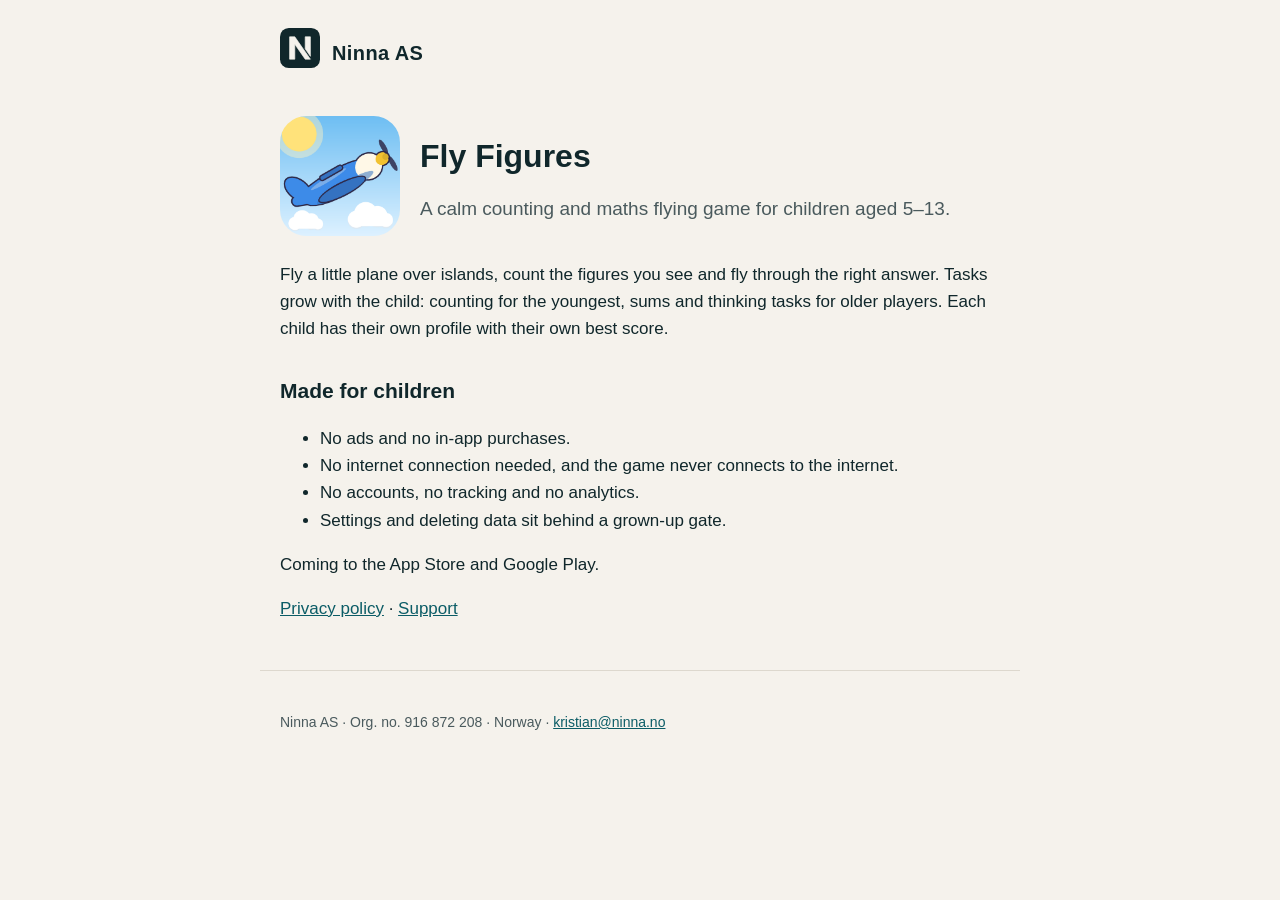
==== fly-figures/index.html @ 147a1bd4 "ninna-web: nettside for Ninna AS med Fly Figures, personvern og support Co-Authored-By: Claude Opus " ====
<!doctype html><html lang="en"><head><meta charset="utf-8"><meta name="viewport" content="width=device-width,initial-scale=1"><link rel="icon" href="/favicon.ico"><link rel="apple-touch-icon" href="/apple-touch-icon.png"><link rel="stylesheet" href="/style.css"><title>Fly Figures</title><meta name="description" content="Fly Figures: a calm counting and maths flying game for children aged 5–13. No ads, no tracking, works offline."></head><body>
<header><a href="/"><img src="/img/ninna-ikon.svg" alt=""></a><a href="/">Ninna AS</a></header>
<main>
<div class="app-topp"><img src="/img/fly-figures-384.png" alt="Fly Figures app icon"><div><h1>Fly Figures</h1><p class="lede">A calm counting and maths flying game for children aged 5–13.</p></div></div>
<p>Fly a little plane over islands, count the figures you see and fly through the right answer. Tasks grow with the child: counting for the youngest, sums and thinking tasks for older players. Each child has their own profile with their own best score.</p>
<h2>Made for children</h2>
<ul>
<li>No ads and no in-app purchases.</li>
<li>No internet connection needed, and the game never connects to the internet.</li>
<li>No accounts, no tracking and no analytics.</li>
<li>Settings and deleting data sit behind a grown-up gate.</li>
</ul>
<p>Coming to the App Store and Google Play.</p>
<p><a href="/fly-figures/privacy/">Privacy policy</a> · <a href="/fly-figures/support/">Support</a></p>
</main>
<footer>Ninna AS · Org. no. 916 872 208 · Norway · <a href="mailto:kristian@ninna.no">kristian@ninna.no</a></footer>
</body></html>
---- style.css ----
:root{--blekk:#10272B;--papir:#F5F2EC;--bg:#F5F2EC;--fg:#10272B;--muted:#4a5a5d;--kort:#ffffff;--linje:#ddd8ce;--lenke:#0b5c66}
@media (prefers-color-scheme:dark){:root{--bg:#0d1f22;--fg:#F5F2EC;--muted:#b9c2c3;--kort:#132c30;--linje:#24474c;--lenke:#8fd3dc}}
*{box-sizing:border-box}
body{margin:0;background:var(--bg);color:var(--fg);font:17px/1.6 -apple-system,BlinkMacSystemFont,"Segoe UI",Roboto,Helvetica,Arial,sans-serif}
main,header,footer{max-width:760px;margin:0 auto;padding:0 20px}
header{display:flex;align-items:center;gap:12px;padding-top:28px;padding-bottom:8px}
header img{width:40px;height:40px}
header a{color:var(--fg);text-decoration:none;font-weight:700;font-size:20px;letter-spacing:.02em}
h1{font-size:32px;line-height:1.2;margin:28px 0 8px}
h2{font-size:21px;margin:32px 0 6px}
p,li{color:var(--fg)}
.lede{font-size:19px;color:var(--muted)}
a{color:var(--lenke)}
.kort{background:var(--kort);border:1px solid var(--linje);border-radius:16px;padding:20px;margin:24px 0;display:flex;gap:20px;align-items:center}
.kort img{width:96px;height:96px;border-radius:22%;flex:none}
.kort h2{margin-top:0}
nav.under a{margin-right:18px}
footer{color:var(--muted);font-size:14px;padding-top:40px;padding-bottom:40px;border-top:1px solid var(--linje);margin-top:48px}
.app-topp{display:flex;gap:20px;align-items:center;margin-top:24px}
.app-topp img{width:120px;height:120px;border-radius:22%}
@media (max-width:520px){.kort,.app-topp{flex-direction:column;align-items:flex-start}h1{font-size:27px}}
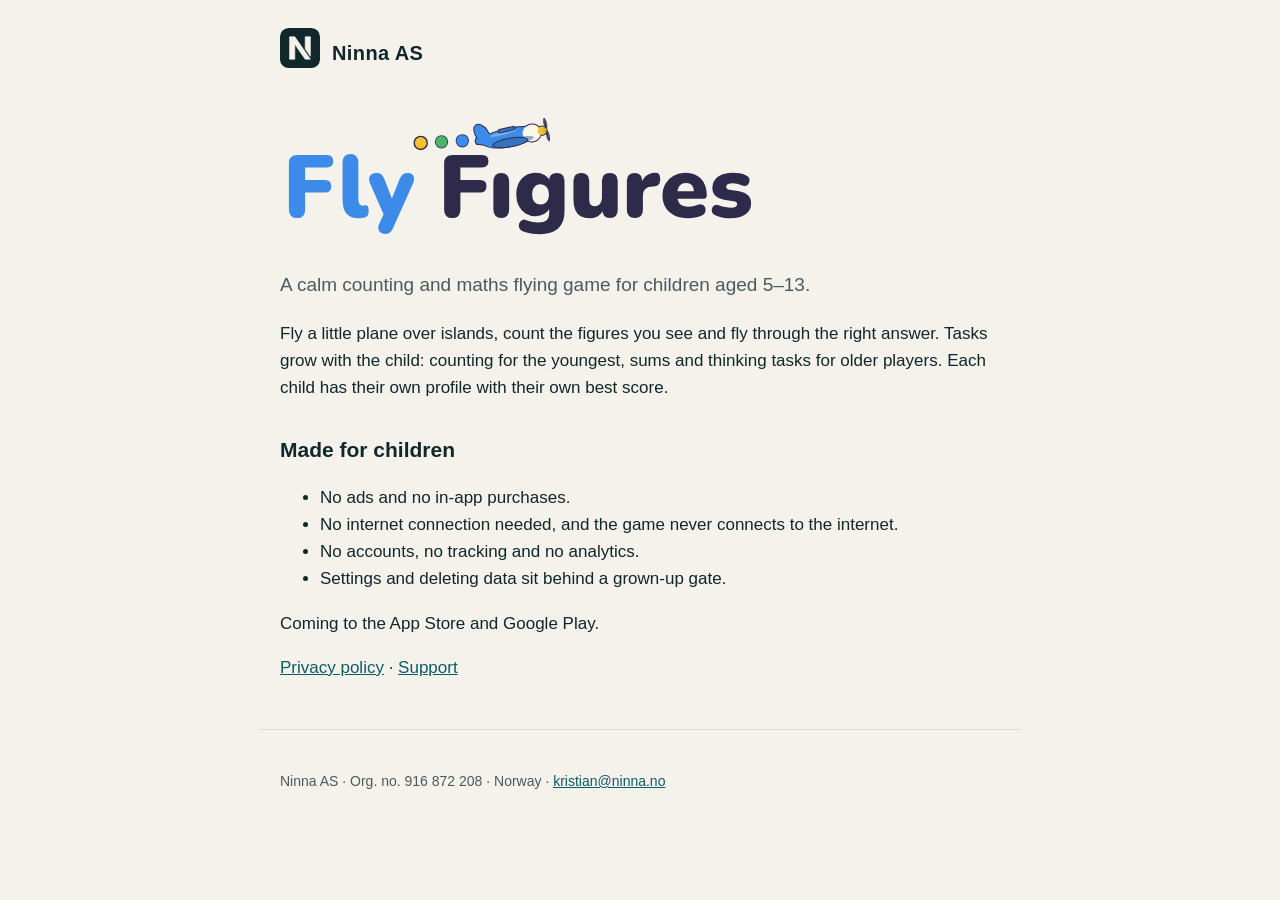
==== commit 64ca2bf6: "ninna-web: ny Fly Figures-logo på spillsiden (lys/mørk) Co-Authored-By: Claude Opus 5.5 <noreply@ant" ====
--- a/fly-figures/index.html
+++ b/fly-figures/index.html
@@ -1,7 +1,9 @@
 <!doctype html><html lang="en"><head><meta charset="utf-8"><meta name="viewport" content="width=device-width,initial-scale=1"><link rel="icon" href="/favicon.ico"><link rel="apple-touch-icon" href="/apple-touch-icon.png"><link rel="stylesheet" href="/style.css"><title>Fly Figures</title><meta name="description" content="Fly Figures: a calm counting and maths flying game for children aged 5–13. No ads, no tracking, works offline."></head><body>
 <header><a href="/"><img src="/img/ninna-ikon.svg" alt=""></a><a href="/">Ninna AS</a></header>
 <main>
-<div class="app-topp"><img src="/img/fly-figures-384.png" alt="Fly Figures app icon"><div><h1>Fly Figures</h1><p class="lede">A calm counting and maths flying game for children aged 5–13.</p></div></div>
+<div class="app-topp"><picture><source srcset="/img/logo/fly-figures-kveld.svg" media="(prefers-color-scheme: dark)"><img class="logo" src="/img/logo/fly-figures-lys.svg" alt="Fly Figures" width="480"></picture></div>
+<h1 class="skjult">Fly Figures</h1>
+<p class="lede">A calm counting and maths flying game for children aged 5–13.</p>
 <p>Fly a little plane over islands, count the figures you see and fly through the right answer. Tasks grow with the child: counting for the youngest, sums and thinking tasks for older players. Each child has their own profile with their own best score.</p>
 <h2>Made for children</h2>
 <ul>
--- a/style.css
+++ b/style.css
@@ -19,3 +19,7 @@
 .app-topp{display:flex;gap:20px;align-items:center;margin-top:24px}
 .app-topp img{width:120px;height:120px;border-radius:22%}
 @media (max-width:520px){.kort,.app-topp{flex-direction:column;align-items:flex-start}h1{font-size:27px}}
+.app-topp .logo{width:min(480px,100%);height:auto;border-radius:0}
+.skjult{position:absolute;width:1px;height:1px;overflow:hidden;clip:rect(0 0 0 0)}
+.galleri{display:grid;grid-template-columns:repeat(auto-fill,minmax(220px,1fr));gap:12px;margin:24px 0}
+.galleri img{width:100%;height:auto;border-radius:12px;border:1px solid var(--linje)}
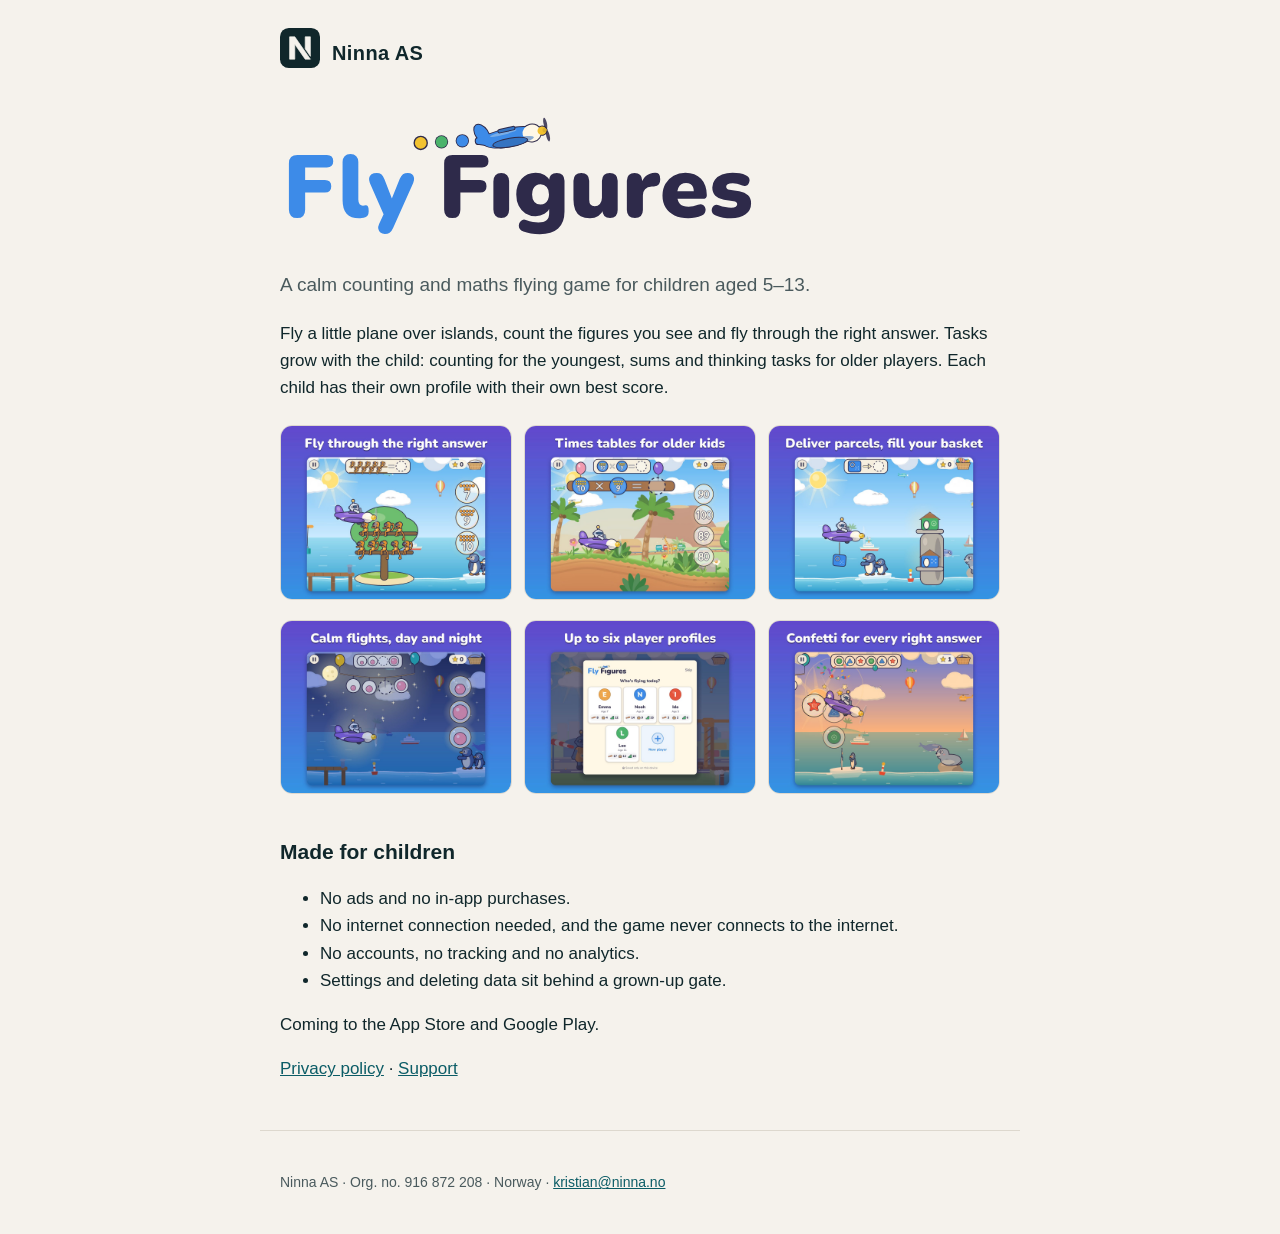
==== commit 0dc284ba: "ninna-web: bildegalleri med seks skjermbilder på Fly Figures-siden Co-Authored-By: Claude Opus 5.5 <" ====
--- a/fly-figures/index.html
+++ b/fly-figures/index.html
@@ -5,6 +5,14 @@
 <h1 class="skjult">Fly Figures</h1>
 <p class="lede">A calm counting and maths flying game for children aged 5–13.</p>
 <p>Fly a little plane over islands, count the figures you see and fly through the right answer. Tasks grow with the child: counting for the youngest, sums and thinking tasks for older players. Each child has their own profile with their own best score.</p>
+<div class="galleri">
+<a href="/img/skjermbilder/01.jpg"><img src="/img/skjermbilder/01.jpg" alt="Counting monkeys in a tree and flying through the right answer" loading="lazy" width="1200" height="900"></a>
+<a href="/img/skjermbilder/02.jpg"><img src="/img/skjermbilder/02.jpg" alt="A times-table task for older children" loading="lazy" width="1200" height="900"></a>
+<a href="/img/skjermbilder/03.jpg"><img src="/img/skjermbilder/03.jpg" alt="Delivering a parcel to the house with the same colour" loading="lazy" width="1200" height="900"></a>
+<a href="/img/skjermbilder/04.jpg"><img src="/img/skjermbilder/04.jpg" alt="A calm night flight with a sorting task" loading="lazy" width="1200" height="900"></a>
+<a href="/img/skjermbilder/05.jpg"><img src="/img/skjermbilder/05.jpg" alt="Player profiles with personal best scores" loading="lazy" width="1200" height="900"></a>
+<a href="/img/skjermbilder/06.jpg"><img src="/img/skjermbilder/06.jpg" alt="Confetti after a right answer at sunset" loading="lazy" width="1200" height="900"></a>
+</div>
 <h2>Made for children</h2>
 <ul>
 <li>No ads and no in-app purchases.</li>
